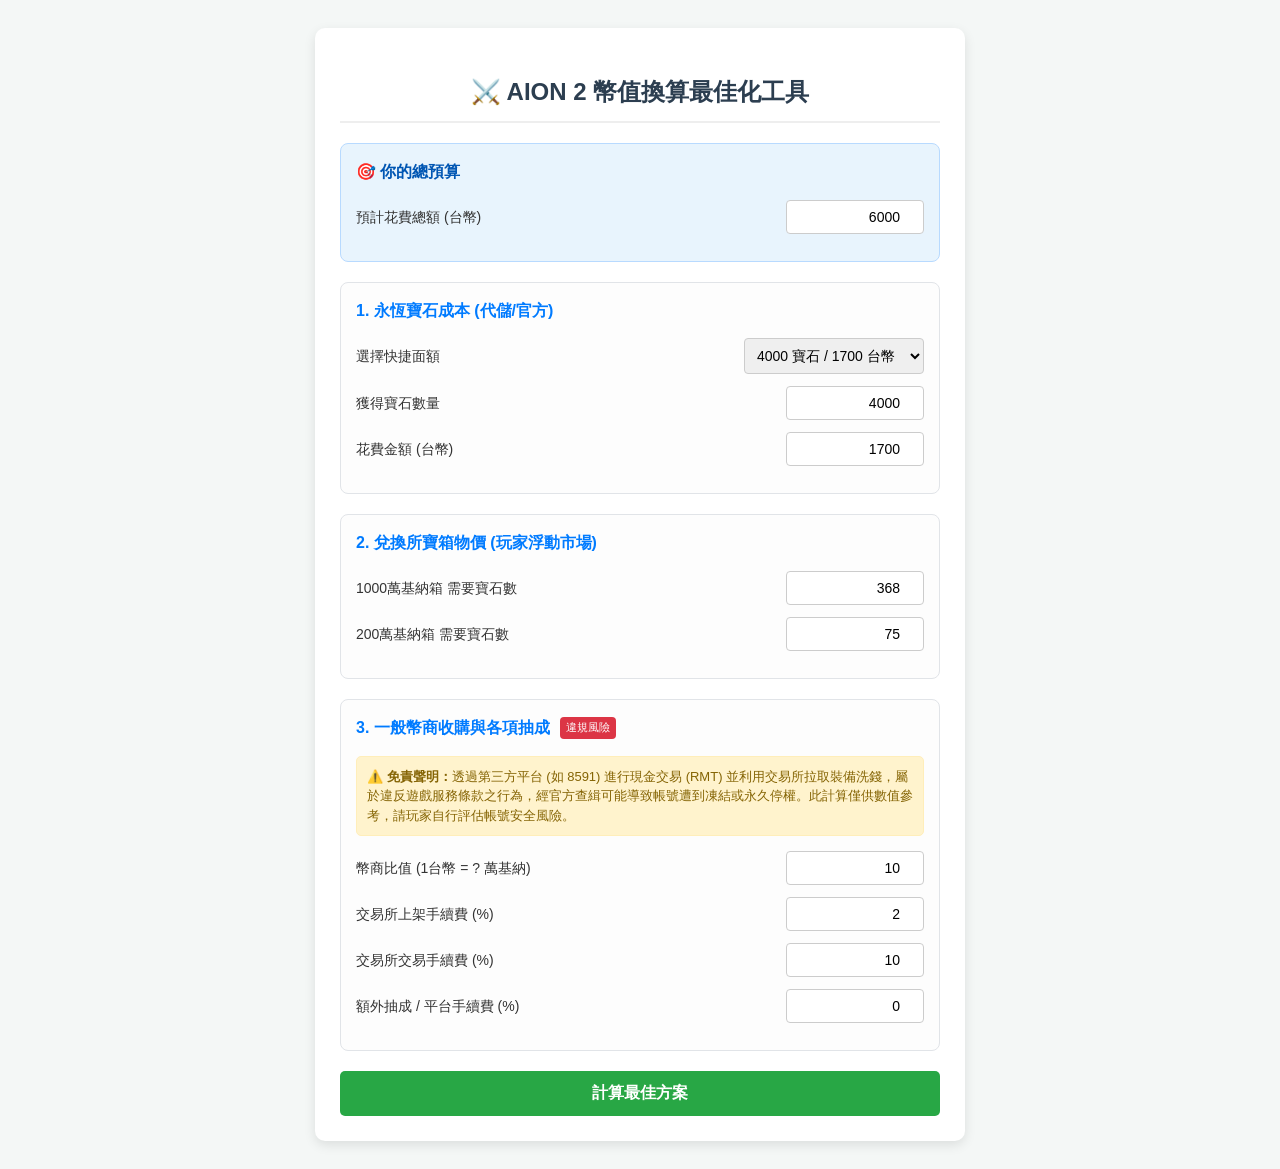
==== coin.html @ 8f5d6f81 "Add files via upload" ====
<!DOCTYPE html>
<html lang="zh-TW">
<head>
    <meta charset="UTF-8">
    <meta name="viewport" content="width=device-width, initial-scale=1.0">
    <title>AION 2 幣值換算最佳化工具</title>
    <style>
        body {
            font-family: 'Segoe UI', Tahoma, Geneva, Verdana, sans-serif;
            background-color: #f4f7f6;
            color: #333;
            line-height: 1.6;
            padding: 20px;
        }
        .container {
            max-width: 600px;
            margin: 0 auto;
            background: #fff;
            padding: 25px;
            border-radius: 10px;
            box-shadow: 0 4px 12px rgba(0,0,0,0.1);
        }
        h2 {
            text-align: center;
            color: #2c3e50;
            margin-bottom: 20px;
            border-bottom: 2px solid #eee;
            padding-bottom: 10px;
        }
        .section {
            margin-bottom: 20px;
            padding: 15px;
            background-color: #fdfdfd;
            border: 1px solid #e1e4e8;
            border-radius: 8px;
        }
        .section-title {
            font-weight: bold;
            color: #007bff;
            margin-bottom: 15px;
            display: flex;
            align-items: center;
            flex-wrap: wrap;
        }
        .warning-badge {
            background-color: #dc3545;
            color: white;
            font-size: 11px;
            padding: 2px 6px;
            border-radius: 4px;
            margin-left: 10px;
            font-weight: normal;
        }
        .warning-box {
            background-color: #fff3cd;
            color: #856404;
            border: 1px solid #ffeeba;
            padding: 10px;
            border-radius: 5px;
            font-size: 13px;
            margin-bottom: 15px;
            line-height: 1.5;
        }
        .form-group {
            margin-bottom: 12px;
            display: flex;
            align-items: center;
            justify-content: space-between;
        }
        label {
            flex: 1;
            font-size: 14px;
        }
        input[type="number"] {
            width: 120px;
            padding: 8px;
            border: 1px solid #ccc;
            border-radius: 4px;
            text-align: right;
            font-size: 14px;
        }
        select {
            width: 180px; 
            padding: 8px;
            border: 1px solid #ccc;
            border-radius: 4px;
            font-size: 14px;
        }
        .main-budget {
            background-color: #e8f4fd;
            border-color: #b8daff;
        }
        button {
            width: 100%;
            padding: 12px;
            background-color: #28a745;
            color: white;
            border: none;
            border-radius: 5px;
            font-size: 16px;
            cursor: pointer;
            transition: background-color 0.3s;
            font-weight: bold;
        }
        button:hover {
            background-color: #218838;
        }
        #result-area {
            display: none;
            margin-top: 25px;
            padding: 15px;
            border-radius: 8px;
            background-color: #e9ecef;
        }
        .result-item {
            margin-bottom: 12px;
            padding: 15px;
            background: #fff;
            border-left: 5px solid #6c757d;
            border-radius: 4px;
            font-size: 15px;
        }
        .highlight {
            border-left: 5px solid #28a745;
            background-color: #f8fff9;
        }
        .highlight-title {
            font-weight: bold;
            color: #28a745;
            font-size: 16px;
            margin-bottom: 5px;
        }
        .normal-title {
            font-weight: bold;
            color: #495057;
            margin-bottom: 5px;
        }
        .number {
            font-family: monospace;
            font-size: 18px;
            color: #0056b3;
            font-weight: bold;
        }
        .sub-text {
            font-size: 13px;
            color: #666;
            margin-top: 5px;
        }
        .danger-text {
            color: #dc3545;
            font-weight: bold;
        }
    </style>
</head>
<body>

<div class="container">
    <h2>⚔️ AION 2 幣值換算最佳化工具</h2>

    <div class="section main-budget">
        <span class="section-title" style="color: #0056b3;">🎯 你的總預算</span>
        <div class="form-group">
            <label>預計花費總額 (台幣)</label>
            <input type="number" id="targetBudget" value="6000" step="100">
        </div>
    </div>

    <div class="section">
        <span class="section-title">1. 永恆寶石成本 (代儲/官方)</span>
        <div class="form-group">
            <label>選擇快捷面額</label>
            <select id="gemPreset" onchange="updateGemInputs()">
                <option value="4000,1700">4000 寶石 / 1700 台幣</option>
                <option value="2000,950">2000 寶石 / 950 台幣</option>
                <option value="1000,475">1000 寶石 / 475 台幣</option>
                <option value="400,190">400 寶石 / 190 台幣</option>
                <option value="custom">自訂輸入</option>
            </select>
        </div>
        <div class="form-group">
            <label>獲得寶石數量</label>
            <input type="number" id="gemAmount" value="4000" step="10">
        </div>
        <div class="form-group">
            <label>花費金額 (台幣)</label>
            <input type="number" id="gemPrice" value="1700" step="10">
        </div>
    </div>

    <div class="section">
        <span class="section-title">2. 兌換所寶箱物價 (玩家浮動市場)</span>
        <div class="form-group">
            <label>1000萬基納箱 需要寶石數</label>
            <input type="number" id="box10mGems" value="368" step="1">
        </div>
        <div class="form-group">
            <label>200萬基納箱 需要寶石數</label>
            <input type="number" id="box2mGems" value="75" step="1">
        </div>
    </div>

    <div class="section">
        <span class="section-title">
            3. 一般幣商收購與各項抽成 
            <span class="warning-badge">違規風險</span>
        </span>
        <div class="warning-box">
            <b>⚠️ 免責聲明：</b>透過第三方平台 (如 8591) 進行現金交易 (RMT) 並利用交易所拉取裝備洗錢，屬於違反遊戲服務條款之行為，經官方查緝可能導致帳號遭到凍結或永久停權。此計算僅供數值參考，請玩家自行評估帳號安全風險。
        </div>
        <div class="form-group">
            <label>幣商比值 (1台幣 = ? 萬基納)</label>
            <input type="number" id="coinSellerRate" value="10" step="0.1">
        </div>
        <div class="form-group">
            <label>交易所上架手續費 (%)</label>
            <input type="number" id="listingFee" value="2" step="1">
        </div>
        <div class="form-group">
            <label>交易所交易手續費 (%)</label>
            <input type="number" id="transactionFee" value="10" step="1">
        </div>
        <div class="form-group">
            <label>額外抽成 / 平台手續費 (%)</label>
            <input type="number" id="extraFee" value="0" step="1" placeholder="例如8591的6%">
        </div>
    </div>

    <button onclick="calculate()">計算最佳方案</button>

    <div id="result-area">
        <h3 style="margin-top:0; color:#333; font-size: 18px;">分析結果 (預算 <span id="displayBudget"></span> 台幣)</h3>
        <div id="res-10m" class="result-item"></div>
        <div id="res-2m" class="result-item"></div>
        <div id="res-seller" class="result-item"></div>
    </div>
</div>

<script>
    function updateGemInputs() {
        const preset = document.getElementById('gemPreset').value;
        if (preset !== 'custom') {
            const values = preset.split(',');
            document.getElementById('gemAmount').value = values[0];
            document.getElementById('gemPrice').value = values[1];
        }
    }

    window.onload = function() {
        const inputs = ['targetBudget', 'gemPreset', 'gemAmount', 'gemPrice', 'box10mGems', 'box2mGems', 'coinSellerRate', 'listingFee', 'transactionFee', 'extraFee'];
        inputs.forEach(id => {
            const savedValue = localStorage.getItem(id);
            if (savedValue !== null) {
                document.getElementById(id).value = savedValue;
            }
        });
    };

    function calculate() {
        const targetBudget = parseFloat(document.getElementById('targetBudget').value) || 6000;
        
        const gemAmount = parseFloat(document.getElementById('gemAmount').value) || 4000;
        const gemPrice = parseFloat(document.getElementById('gemPrice').value) || 1700;
        
        const box10mGems = parseFloat(document.getElementById('box10mGems').value) || 368;
        const box2mGems = parseFloat(document.getElementById('box2mGems').value) || 75;
        
        const coinSellerRate = parseFloat(document.getElementById('coinSellerRate').value) || 10;
        const listingFee = parseFloat(document.getElementById('listingFee').value) || 2;
        const transactionFee = parseFloat(document.getElementById('transactionFee').value) || 10;
        const extraFee = parseFloat(document.getElementById('extraFee').value) || 0;

        const inputs = ['targetBudget', 'gemPreset', 'gemAmount', 'gemPrice', 'box10mGems', 'box2mGems', 'coinSellerRate', 'listingFee', 'transactionFee', 'extraFee'];
        inputs.forEach(id => {
            localStorage.setItem(id, document.getElementById(id).value);
        });

        document.getElementById('displayBudget').innerText = targetBudget.toLocaleString();

        const costPerGem = gemPrice / gemAmount;
        const totalGemsForBudget = targetBudget / costPerGem;

        const total10M_Boxes = totalGemsForBudget / box10mGems;
        const totalKinah_10M = total10M_Boxes * 10000000;

        const total2M_Boxes = totalGemsForBudget / box2mGems;
        const totalKinah_2M = total2M_Boxes * 2000000;

        const grossKinah = targetBudget * (coinSellerRate * 10000);
        const totalFeePercentage = (listingFee + transactionFee + extraFee) / 100;
        const totalKinah_Seller = grossKinah * (1 - totalFeePercentage);

        const results = [
            { id: 'res-10m', name: '兌換所 1000萬箱', kinah: totalKinah_10M, note: `需消耗約 ${Math.round(totalGemsForBudget).toLocaleString()} 顆寶石 (成本單價: ${costPerGem.toFixed(3)} 元/顆)` },
            { id: 'res-2m', name: '兌換所 200萬箱', kinah: totalKinah_2M, note: `需消耗約 ${Math.round(totalGemsForBudget).toLocaleString()} 顆寶石 (成本單價: ${costPerGem.toFixed(3)} 元/顆)` },
            { id: 'res-seller', name: '一般幣商收購 (拉裝備)', kinah: totalKinah_Seller, note: `已扣除 ${listingFee + transactionFee + extraFee}% 總手續費 (隱藏成本: ${((grossKinah - totalKinah_Seller) / 10000).toLocaleString()} 萬)<br><span class="danger-text">※ 警告：非官方現金交易存在鎖帳號風險。</span>` }
        ];

        let bestIndex = 0;
        for (let i = 1; i < results.length; i++) {
            if (results[i].kinah > results[bestIndex].kinah) {
                bestIndex = i;
            }
        }

        document.getElementById('result-area').style.display = 'block';
        
        results.forEach((res, index) => {
            const el = document.getElementById(res.id);
            const formattedKinah = Math.floor(res.kinah).toLocaleString();
            const kinahInYi = (res.kinah / 100000000).toFixed(2); 
            const kinahInWan = Math.floor(res.kinah / 10000).toLocaleString(); 
            
            if (index === bestIndex) {
                // 將最佳選擇的 Highlight 改為綠色，比較符合正向收益的感覺
                el.className = 'result-item highlight';
                el.innerHTML = `<div class="highlight-title">🏆 [最划算] ${res.name}</div>
                                預計實拿: <span class="number">${formattedKinah}</span> 基納<br>
                                <div class="sub-text">約 <b>${kinahInYi} 億</b> (${kinahInWan} 萬)</div>
                                <div class="sub-text">💡 ${res.note}</div>`;
            } else {
                el.className = 'result-item';
                el.innerHTML = `<div class="normal-title">▪️ ${res.name}</div>
                                預計實拿: <span class="number">${formattedKinah}</span> 基納<br>
                                <div class="sub-text">約 <b>${kinahInYi} 億</b> (${kinahInWan} 萬)</div>
                                <div class="sub-text">💡 ${res.note}</div>`;
            }
        });
    }
</script>

</body>
</html>
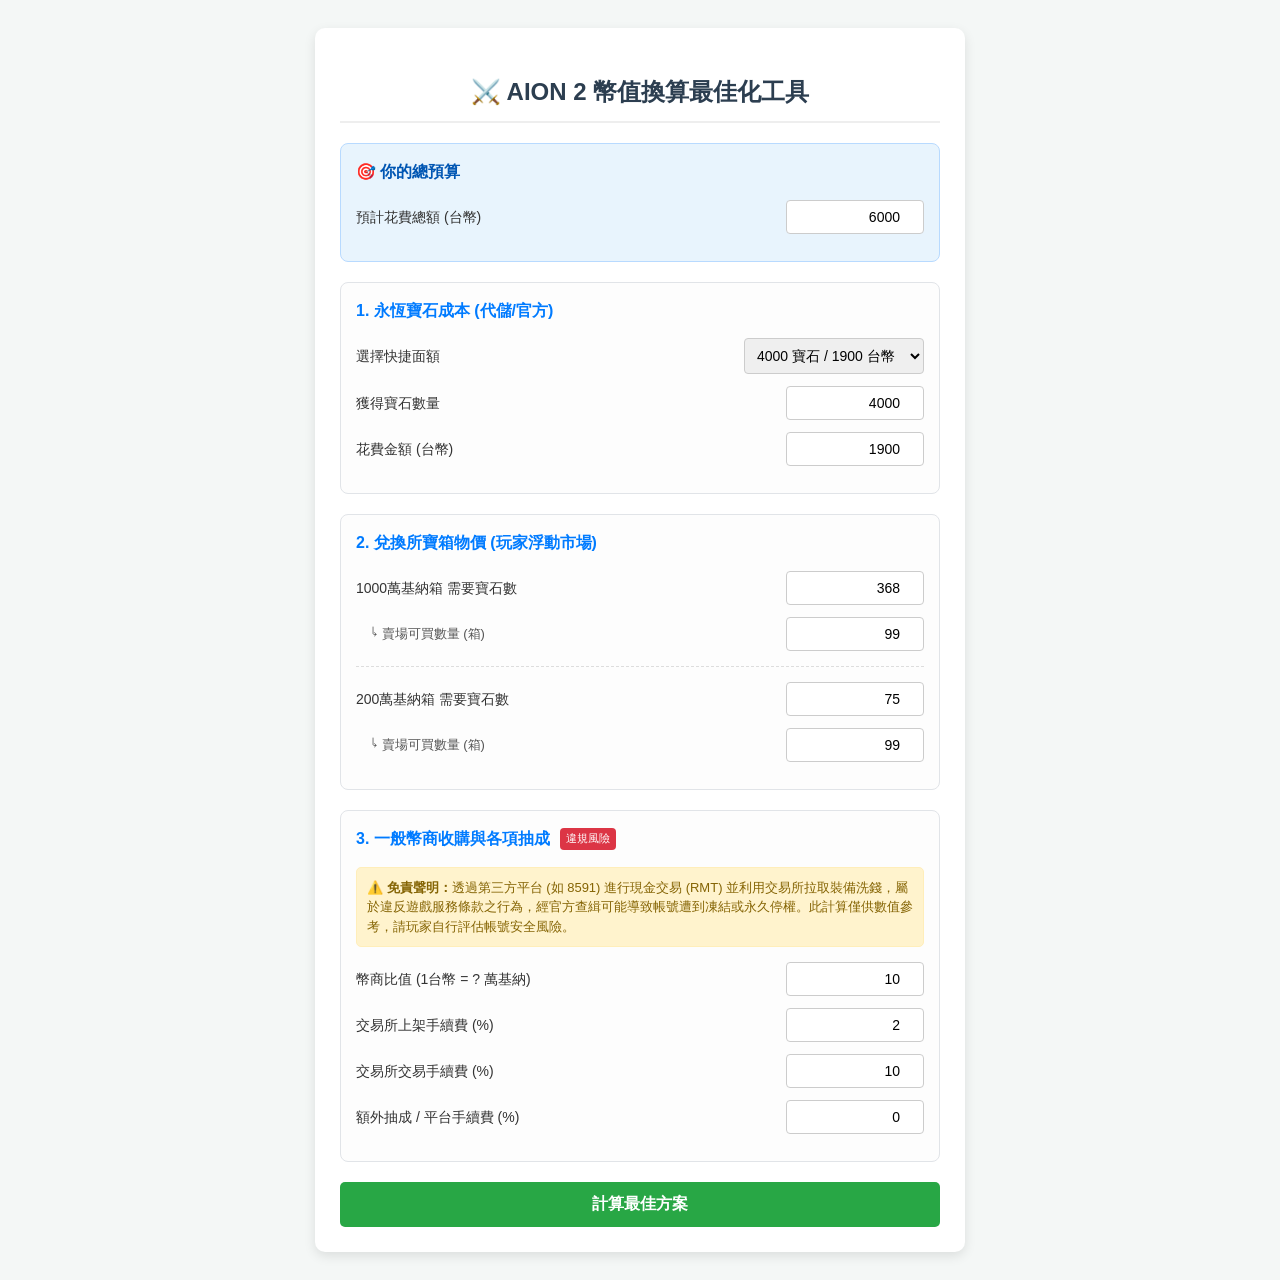
==== commit e1c3f6b6: "新增[兌換所]混搭買法" ====
--- a/coin.html
+++ b/coin.html
@@ -145,9 +145,19 @@
             font-size: 13px;
             color: #666;
             margin-top: 5px;
+            line-height: 1.4;
         }
         .danger-text {
             color: #dc3545;
+            font-weight: bold;
+        }
+        .indent-label {
+            color: #555;
+            padding-left: 15px;
+            font-size: 13px;
+        }
+        .remain-text {
+            color: #28a745;
             font-weight: bold;
         }
     </style>
@@ -170,7 +180,7 @@
         <div class="form-group">
             <label>選擇快捷面額</label>
             <select id="gemPreset" onchange="updateGemInputs()">
-                <option value="4000,1700">4000 寶石 / 1700 台幣</option>
+                <option value="4000,1900">4000 寶石 / 1900 台幣</option>
                 <option value="2000,950">2000 寶石 / 950 台幣</option>
                 <option value="1000,475">1000 寶石 / 475 台幣</option>
                 <option value="400,190">400 寶石 / 190 台幣</option>
@@ -183,7 +193,7 @@
         </div>
         <div class="form-group">
             <label>花費金額 (台幣)</label>
-            <input type="number" id="gemPrice" value="1700" step="10">
+            <input type="number" id="gemPrice" value="1900" step="10">
         </div>
     </div>
 
@@ -194,8 +204,17 @@
             <input type="number" id="box10mGems" value="368" step="1">
         </div>
         <div class="form-group">
+            <label class="indent-label">↳ 賣場可買數量 (箱)</label>
+            <input type="number" id="box10mQty" value="99" step="1">
+        </div>
+        <div style="border-top: 1px dashed #ddd; margin: 15px 0;"></div>
+        <div class="form-group">
             <label>200萬基納箱 需要寶石數</label>
             <input type="number" id="box2mGems" value="75" step="1">
+        </div>
+        <div class="form-group">
+            <label class="indent-label">↳ 賣場可買數量 (箱)</label>
+            <input type="number" id="box2mQty" value="99" step="1">
         </div>
     </div>
 
@@ -228,7 +247,8 @@
     <button onclick="calculate()">計算最佳方案</button>
 
     <div id="result-area">
-        <h3 style="margin-top:0; color:#333; font-size: 18px;">分析結果 (預算 <span id="displayBudget"></span> 台幣)</h3>
+        <h3 style="margin-top:0; color:#333; font-size: 18px;">分析結果 (總預算 <span id="displayBudget"></span> 台幣)</h3>
+        <div id="res-mixed" class="result-item"></div>
         <div id="res-10m" class="result-item"></div>
         <div id="res-2m" class="result-item"></div>
         <div id="res-seller" class="result-item"></div>
@@ -246,11 +266,18 @@
     }
 
     window.onload = function() {
-        const inputs = ['targetBudget', 'gemPreset', 'gemAmount', 'gemPrice', 'box10mGems', 'box2mGems', 'coinSellerRate', 'listingFee', 'transactionFee', 'extraFee'];
+        const inputs = ['targetBudget', 'gemPreset', 'gemAmount', 'gemPrice', 'box10mGems', 'box10mQty', 'box2mGems', 'box2mQty', 'coinSellerRate', 'listingFee', 'transactionFee', 'extraFee'];
         inputs.forEach(id => {
             const savedValue = localStorage.getItem(id);
             if (savedValue !== null) {
-                document.getElementById(id).value = savedValue;
+                const el = document.getElementById(id);
+                if (id === 'gemPreset' && savedValue === '4000,1700') {
+                    el.value = '4000,1900';
+                } else if (id === 'gemPrice' && savedValue === '1700') {
+                    el.value = '1900';
+                } else {
+                    el.value = savedValue;
+                }
             }
         });
     };
@@ -259,42 +286,95 @@
         const targetBudget = parseFloat(document.getElementById('targetBudget').value) || 6000;
         
         const gemAmount = parseFloat(document.getElementById('gemAmount').value) || 4000;
-        const gemPrice = parseFloat(document.getElementById('gemPrice').value) || 1700;
-        
+        const gemPrice = parseFloat(document.getElementById('gemPrice').value) || 1900;
+        const costPerGem = gemPrice / gemAmount;
+        
+        // 1000萬箱參數
         const box10mGems = parseFloat(document.getElementById('box10mGems').value) || 368;
+        const box10mQty = parseFloat(document.getElementById('box10mQty').value) || 0;
+        
+        // 200萬箱參數
         const box2mGems = parseFloat(document.getElementById('box2mGems').value) || 75;
+        const box2mQty = parseFloat(document.getElementById('box2mQty').value) || 0;
         
         const coinSellerRate = parseFloat(document.getElementById('coinSellerRate').value) || 10;
         const listingFee = parseFloat(document.getElementById('listingFee').value) || 2;
         const transactionFee = parseFloat(document.getElementById('transactionFee').value) || 10;
         const extraFee = parseFloat(document.getElementById('extraFee').value) || 0;
 
-        const inputs = ['targetBudget', 'gemPreset', 'gemAmount', 'gemPrice', 'box10mGems', 'box2mGems', 'coinSellerRate', 'listingFee', 'transactionFee', 'extraFee'];
+        // 儲存設定
+        const inputs = ['targetBudget', 'gemPreset', 'gemAmount', 'gemPrice', 'box10mGems', 'box10mQty', 'box2mGems', 'box2mQty', 'coinSellerRate', 'listingFee', 'transactionFee', 'extraFee'];
         inputs.forEach(id => {
             localStorage.setItem(id, document.getElementById(id).value);
         });
 
         document.getElementById('displayBudget').innerText = targetBudget.toLocaleString();
 
-        const costPerGem = gemPrice / gemAmount;
-        const totalGemsForBudget = targetBudget / costPerGem;
-
-        const total10M_Boxes = totalGemsForBudget / box10mGems;
-        const totalKinah_10M = total10M_Boxes * 10000000;
-
-        const total2M_Boxes = totalGemsForBudget / box2mGems;
-        const totalKinah_2M = total2M_Boxes * 2000000;
-
+        // --- 方案一：兌換所 1000萬箱 (單純只買1000萬) ---
+        const max10M_Boxes_Budget = Math.floor(targetBudget / (box10mGems * costPerGem));
+        const actual10M_Boxes = Math.min(max10M_Boxes_Budget, box10mQty);
+        const totalKinah_10M = actual10M_Boxes * 10000000;
+        const spentNTD_10M = actual10M_Boxes * box10mGems * costPerGem;
+        const remainNTD_10M = targetBudget - spentNTD_10M;
+
+        // --- 方案二：兌換所 200萬箱 (單純只買200萬) ---
+        const max2M_Boxes_Budget = Math.floor(targetBudget / (box2mGems * costPerGem));
+        const actual2M_Boxes = Math.min(max2M_Boxes_Budget, box2mQty);
+        const totalKinah_2M = actual2M_Boxes * 2000000;
+        const spentNTD_2M = actual2M_Boxes * box2mGems * costPerGem;
+        const remainNTD_2M = targetBudget - spentNTD_2M;
+
+        // --- 方案三：兌換所 混搭購買 (優先買 1000萬，餘額補 200萬) ---
+        const mix_actual10M_Boxes = Math.min(Math.floor(targetBudget / (box10mGems * costPerGem)), box10mQty);
+        const mix_spent10M = mix_actual10M_Boxes * box10mGems * costPerGem;
+        const mix_remainBudget = targetBudget - mix_spent10M;
+        
+        // 拿剩下的錢去買 200 萬箱
+        const mix_actual2M_Boxes = Math.min(Math.floor(mix_remainBudget / (box2mGems * costPerGem)), box2mQty);
+        const mix_spent2M = mix_actual2M_Boxes * box2mGems * costPerGem;
+        
+        const totalKinah_Mix = (mix_actual10M_Boxes * 10000000) + (mix_actual2M_Boxes * 2000000);
+        const totalSpent_Mix = mix_spent10M + mix_spent2M;
+        const remainNTD_Mix = targetBudget - totalSpent_Mix;
+        const totalGems_Mix = (mix_actual10M_Boxes * box10mGems) + (mix_actual2M_Boxes * box2mGems);
+
+        // --- 方案四：一般幣商 ---
         const grossKinah = targetBudget * (coinSellerRate * 10000);
         const totalFeePercentage = (listingFee + transactionFee + extraFee) / 100;
         const totalKinah_Seller = grossKinah * (1 - totalFeePercentage);
 
         const results = [
-            { id: 'res-10m', name: '兌換所 1000萬箱', kinah: totalKinah_10M, note: `需消耗約 ${Math.round(totalGemsForBudget).toLocaleString()} 顆寶石 (成本單價: ${costPerGem.toFixed(3)} 元/顆)` },
-            { id: 'res-2m', name: '兌換所 200萬箱', kinah: totalKinah_2M, note: `需消耗約 ${Math.round(totalGemsForBudget).toLocaleString()} 顆寶石 (成本單價: ${costPerGem.toFixed(3)} 元/顆)` },
-            { id: 'res-seller', name: '一般幣商收購 (拉裝備)', kinah: totalKinah_Seller, note: `已扣除 ${listingFee + transactionFee + extraFee}% 總手續費 (隱藏成本: ${((grossKinah - totalKinah_Seller) / 10000).toLocaleString()} 萬)<br><span class="danger-text">※ 警告：非官方現金交易存在鎖帳號風險。</span>` }
+            { 
+                id: 'res-mixed', 
+                name: '兌換所 混搭購買 (1000萬優先)', 
+                kinah: totalKinah_Mix, 
+                note: `購買 <b>${mix_actual10M_Boxes}</b> 箱 1000萬 + <b>${mix_actual2M_Boxes}</b> 箱 200萬 (總共消耗 ${Math.round(totalGems_Mix).toLocaleString()} 顆寶石)`,
+                budgetNote: `實際花費 ${Math.round(totalSpent_Mix).toLocaleString()} 台幣 / 剩餘 <span class="remain-text">${Math.round(remainNTD_Mix).toLocaleString()}</span> 台幣`
+            },
+            { 
+                id: 'res-10m', 
+                name: '兌換所 1000萬箱 (單買)', 
+                kinah: totalKinah_10M, 
+                note: `購買 <b>${actual10M_Boxes}</b> 箱 (消耗 ${Math.round(actual10M_Boxes * box10mGems).toLocaleString()} 顆寶石)`,
+                budgetNote: `實際花費 ${Math.round(spentNTD_10M).toLocaleString()} 台幣 / 剩餘 <span class="remain-text">${Math.round(remainNTD_10M).toLocaleString()}</span> 台幣`
+            },
+            { 
+                id: 'res-2m', 
+                name: '兌換所 200萬箱 (單買)', 
+                kinah: totalKinah_2M, 
+                note: `購買 <b>${actual2M_Boxes}</b> 箱 (消耗 ${Math.round(actual2M_Boxes * box2mGems).toLocaleString()} 顆寶石)`,
+                budgetNote: `實際花費 ${Math.round(spentNTD_2M).toLocaleString()} 台幣 / 剩餘 <span class="remain-text">${Math.round(remainNTD_2M).toLocaleString()}</span> 台幣`
+            },
+            { 
+                id: 'res-seller', 
+                name: '一般幣商收購 (拉裝備)', 
+                kinah: totalKinah_Seller, 
+                note: `已扣除 ${listingFee + transactionFee + extraFee}% 總手續費 (隱藏成本: ${((grossKinah - totalKinah_Seller) / 10000).toLocaleString()} 萬)<br><span class="danger-text">※ 警告：非官方現金交易存在鎖帳號風險。</span>`,
+                budgetNote: `全額花費 ${Math.round(targetBudget).toLocaleString()} 台幣 (無餘額)`
+            }
         ];
 
+        // 找出總獲取基納最高的選項
         let bestIndex = 0;
         for (let i = 1; i < results.length; i++) {
             if (results[i].kinah > results[bestIndex].kinah) {
@@ -310,23 +390,27 @@
             const kinahInYi = (res.kinah / 100000000).toFixed(2); 
             const kinahInWan = Math.floor(res.kinah / 10000).toLocaleString(); 
             
-            if (index === bestIndex) {
-                // 將最佳選擇的 Highlight 改為綠色，比較符合正向收益的感覺
+            // 如果數量為 0 或預算不足以購買任何一箱的防呆顯示
+            const displayYiWan = res.kinah > 0 ? `約 <b>${kinahInYi} 億</b> (${kinahInWan} 萬)` : `無法購買`;
+
+            if (index === bestIndex && res.kinah > 0) {
                 el.className = 'result-item highlight';
-                el.innerHTML = `<div class="highlight-title">🏆 [最划算] ${res.name}</div>
+                el.innerHTML = `<div class="highlight-title">🏆 [總量最多] ${res.name}</div>
                                 預計實拿: <span class="number">${formattedKinah}</span> 基納<br>
-                                <div class="sub-text">約 <b>${kinahInYi} 億</b> (${kinahInWan} 萬)</div>
-                                <div class="sub-text">💡 ${res.note}</div>`;
+                                <div class="sub-text">${displayYiWan}</div>
+                                <div class="sub-text">💡 ${res.note}</div>
+                                <div class="sub-text">💰 ${res.budgetNote}</div>`;
             } else {
                 el.className = 'result-item';
                 el.innerHTML = `<div class="normal-title">▪️ ${res.name}</div>
                                 預計實拿: <span class="number">${formattedKinah}</span> 基納<br>
-                                <div class="sub-text">約 <b>${kinahInYi} 億</b> (${kinahInWan} 萬)</div>
-                                <div class="sub-text">💡 ${res.note}</div>`;
+                                <div class="sub-text">${displayYiWan}</div>
+                                <div class="sub-text">💡 ${res.note}</div>
+                                <div class="sub-text">💰 ${res.budgetNote}</div>`;
             }
         });
     }
 </script>
 
 </body>
-</html>+</html>
